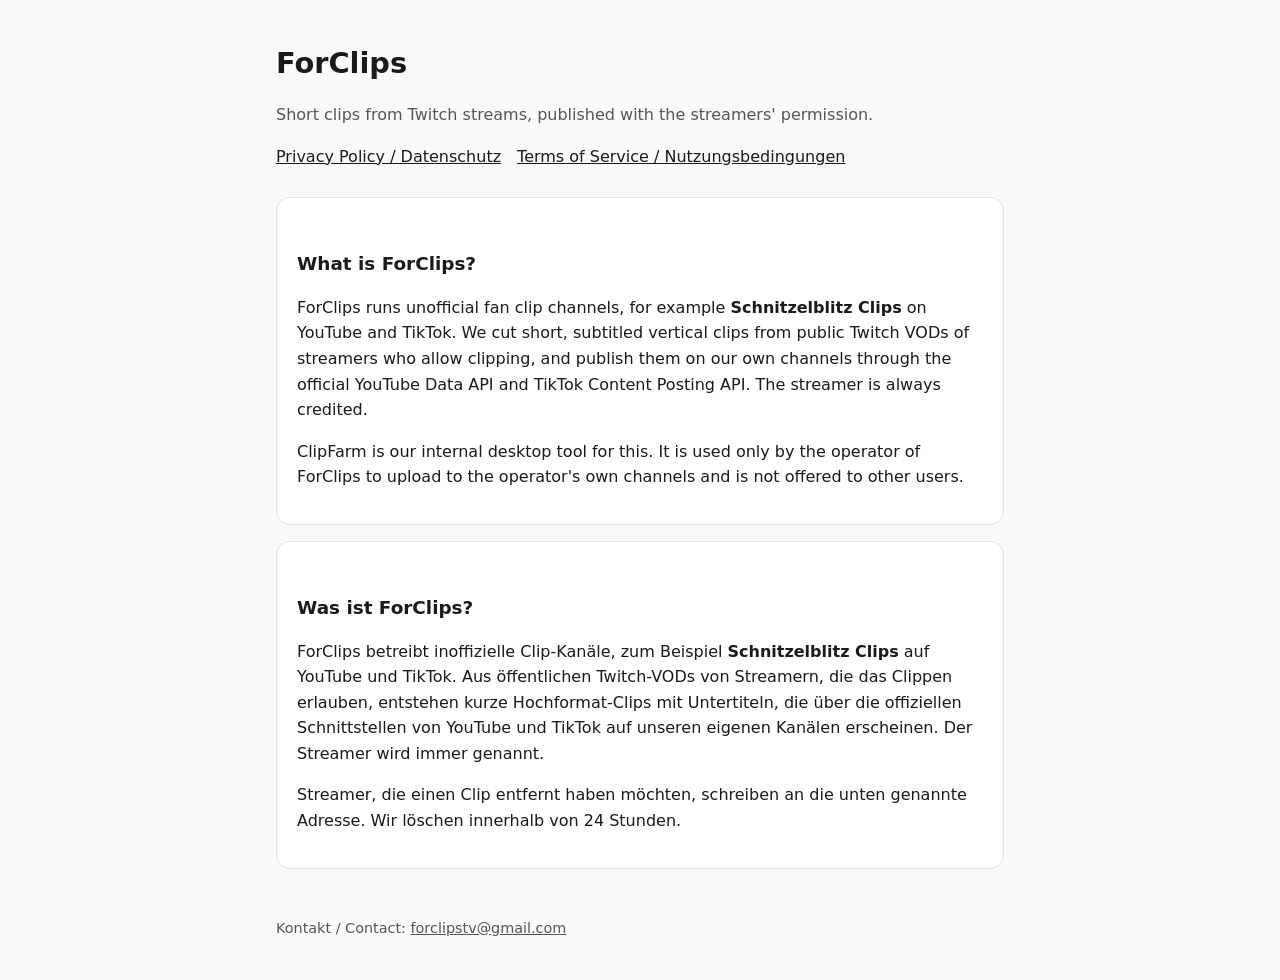
==== index.html @ 97af8de0 "ForClips-Website: Startseite, Datenschutz, Nutzungsbedingungen Co-Authored-By: Claude Opus 5.5 <nore" ====
<!doctype html>
<html lang="de">
<head>
<meta charset="utf-8">
<meta name="viewport" content="width=device-width,initial-scale=1">
<title>ForClips</title>
<link rel="stylesheet" href="style.css">
</head>
<body>
<main>
<h1>ForClips</h1>
<p class="muted">Short clips from Twitch streams, published with the streamers' permission.</p>
<nav><a href="privacy.html">Privacy Policy / Datenschutz</a><a href="terms.html">Terms of Service / Nutzungsbedingungen</a></nav>

<div class="card">
<h2>What is ForClips?</h2>
<p>ForClips runs unofficial fan clip channels, for example <strong>Schnitzelblitz Clips</strong> on YouTube and TikTok. We cut short, subtitled vertical clips from public Twitch VODs of streamers who allow clipping, and publish them on our own channels through the official YouTube Data API and TikTok Content Posting API. The streamer is always credited.</p>
<p>ClipFarm is our internal desktop tool for this. It is used only by the operator of ForClips to upload to the operator's own channels and is not offered to other users.</p>
</div>

<div class="card">
<h2>Was ist ForClips?</h2>
<p>ForClips betreibt inoffizielle Clip-Kanäle, zum Beispiel <strong>Schnitzelblitz Clips</strong> auf YouTube und TikTok. Aus öffentlichen Twitch-VODs von Streamern, die das Clippen erlauben, entstehen kurze Hochformat-Clips mit Untertiteln, die über die offiziellen Schnittstellen von YouTube und TikTok auf unseren eigenen Kanälen erscheinen. Der Streamer wird immer genannt.</p>
<p>Streamer, die einen Clip entfernt haben möchten, schreiben an die unten genannte Adresse. Wir löschen innerhalb von 24 Stunden.</p>
</div>

<footer>Kontakt / Contact: <a href="mailto:forclipstv@gmail.com">forclipstv@gmail.com</a></footer>
</main>
</body>
</html>
---- style.css ----
:root{--bg:#fafafa;--fg:#1a1a1a;--muted:#555;--card:#fff;--line:#e3e3e3}
@media (prefers-color-scheme:dark){:root{--bg:#141414;--fg:#eee;--muted:#aaa;--card:#1e1e1e;--line:#333}}
*{box-sizing:border-box}
body{margin:0;background:var(--bg);color:var(--fg);font:16px/1.6 system-ui,-apple-system,"Segoe UI",Roboto,sans-serif}
main{max-width:760px;margin:0 auto;padding:40px 16px}
h1{font-size:1.8rem;margin:0 0 .3em}
h2{font-size:1.15rem;margin:1.8em 0 .4em}
.muted{color:var(--muted)}
nav{display:flex;gap:16px;flex-wrap:wrap;margin:8px 0 28px}
a{color:inherit}
.card{background:var(--card);border:1px solid var(--line);border-radius:14px;padding:18px 20px;margin:16px 0}
footer{margin-top:48px;font-size:.9rem;color:var(--muted)}
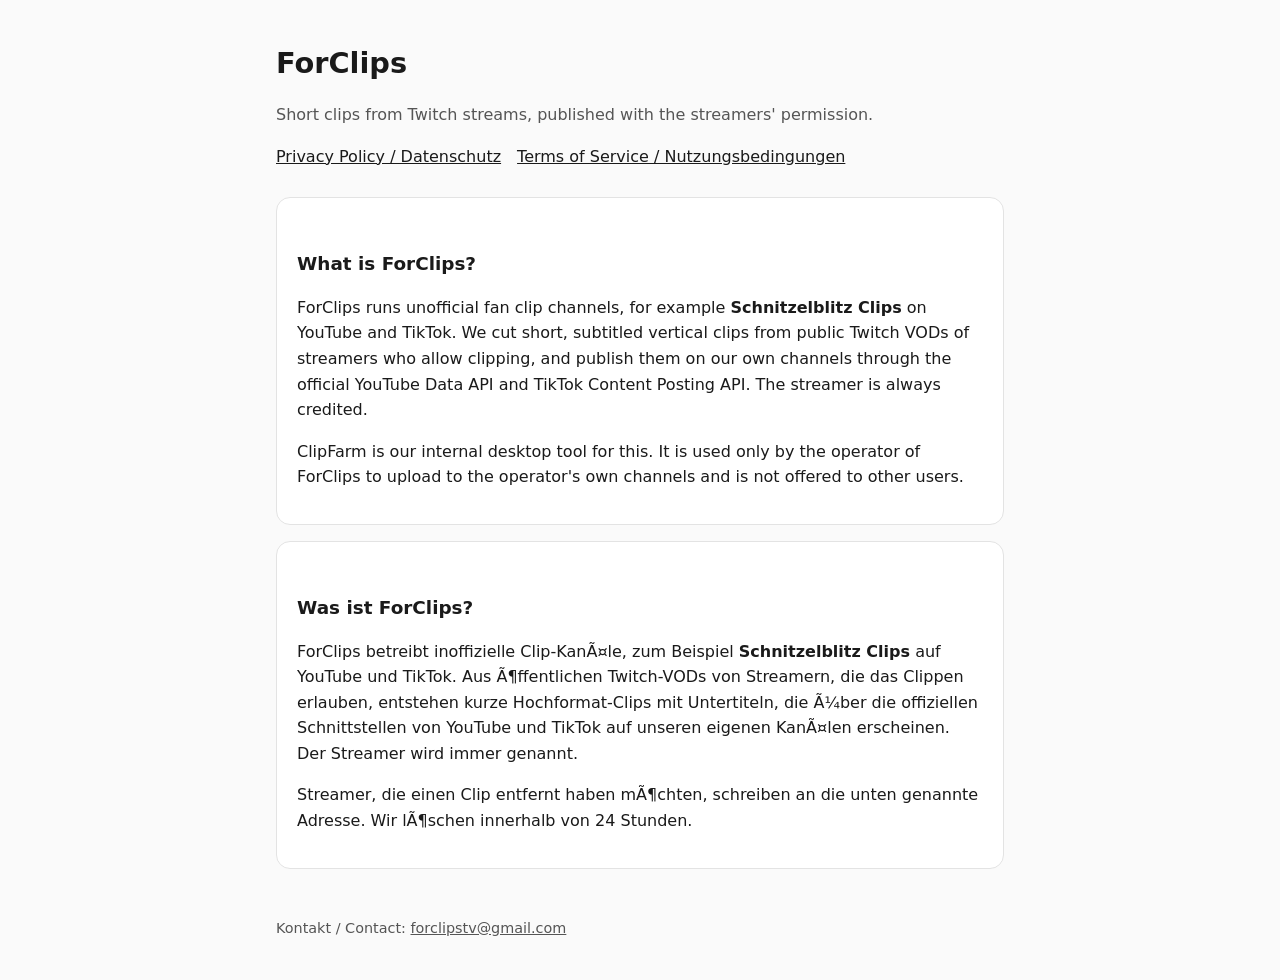
==== commit b47763e1: "Icon hinzugefuegt Co-Authored-By: Claude Opus 5.5 <noreply@anthropic.com>" ====
--- a/index.html
+++ b/index.html
@@ -1,10 +1,11 @@
-<!doctype html>
+﻿<!doctype html>
 <html lang="de">
 <head>
 <meta charset="utf-8">
 <meta name="viewport" content="width=device-width,initial-scale=1">
 <title>ForClips</title>
 <link rel="stylesheet" href="style.css">
+<link rel="icon" href="icon.png">
 </head>
 <body>
 <main>
@@ -20,8 +21,8 @@
 
 <div class="card">
 <h2>Was ist ForClips?</h2>
-<p>ForClips betreibt inoffizielle Clip-Kanäle, zum Beispiel <strong>Schnitzelblitz Clips</strong> auf YouTube und TikTok. Aus öffentlichen Twitch-VODs von Streamern, die das Clippen erlauben, entstehen kurze Hochformat-Clips mit Untertiteln, die über die offiziellen Schnittstellen von YouTube und TikTok auf unseren eigenen Kanälen erscheinen. Der Streamer wird immer genannt.</p>
-<p>Streamer, die einen Clip entfernt haben möchten, schreiben an die unten genannte Adresse. Wir löschen innerhalb von 24 Stunden.</p>
+<p>ForClips betreibt inoffizielle Clip-KanÃ¤le, zum Beispiel <strong>Schnitzelblitz Clips</strong> auf YouTube und TikTok. Aus Ã¶ffentlichen Twitch-VODs von Streamern, die das Clippen erlauben, entstehen kurze Hochformat-Clips mit Untertiteln, die Ã¼ber die offiziellen Schnittstellen von YouTube und TikTok auf unseren eigenen KanÃ¤len erscheinen. Der Streamer wird immer genannt.</p>
+<p>Streamer, die einen Clip entfernt haben mÃ¶chten, schreiben an die unten genannte Adresse. Wir lÃ¶schen innerhalb von 24 Stunden.</p>
 </div>
 
 <footer>Kontakt / Contact: <a href="mailto:forclipstv@gmail.com">forclipstv@gmail.com</a></footer>
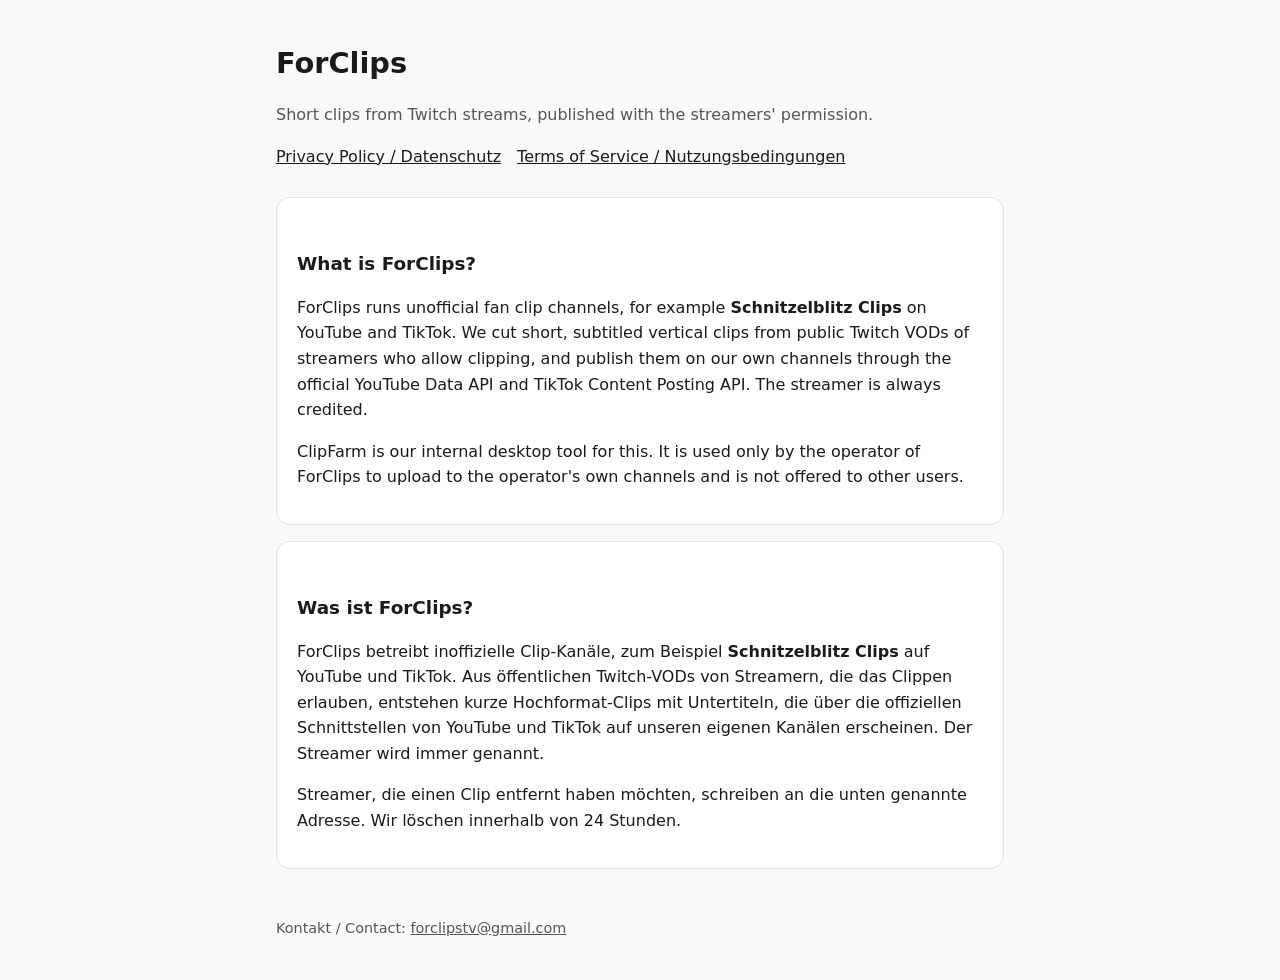
==== commit c05b9b8c: "Startseite: doppelt kodierte Umlaute repariert Co-Authored-By: Claude Opus 5.5 <noreply@anthropic.co" ====
--- a/index.html
+++ b/index.html
@@ -1,4 +1,4 @@
-﻿<!doctype html>
+<!doctype html>
 <html lang="de">
 <head>
 <meta charset="utf-8">
@@ -21,8 +21,8 @@
 
 <div class="card">
 <h2>Was ist ForClips?</h2>
-<p>ForClips betreibt inoffizielle Clip-KanÃ¤le, zum Beispiel <strong>Schnitzelblitz Clips</strong> auf YouTube und TikTok. Aus Ã¶ffentlichen Twitch-VODs von Streamern, die das Clippen erlauben, entstehen kurze Hochformat-Clips mit Untertiteln, die Ã¼ber die offiziellen Schnittstellen von YouTube und TikTok auf unseren eigenen KanÃ¤len erscheinen. Der Streamer wird immer genannt.</p>
-<p>Streamer, die einen Clip entfernt haben mÃ¶chten, schreiben an die unten genannte Adresse. Wir lÃ¶schen innerhalb von 24 Stunden.</p>
+<p>ForClips betreibt inoffizielle Clip-Kanäle, zum Beispiel <strong>Schnitzelblitz Clips</strong> auf YouTube und TikTok. Aus öffentlichen Twitch-VODs von Streamern, die das Clippen erlauben, entstehen kurze Hochformat-Clips mit Untertiteln, die über die offiziellen Schnittstellen von YouTube und TikTok auf unseren eigenen Kanälen erscheinen. Der Streamer wird immer genannt.</p>
+<p>Streamer, die einen Clip entfernt haben möchten, schreiben an die unten genannte Adresse. Wir löschen innerhalb von 24 Stunden.</p>
 </div>
 
 <footer>Kontakt / Contact: <a href="mailto:forclipstv@gmail.com">forclipstv@gmail.com</a></footer>
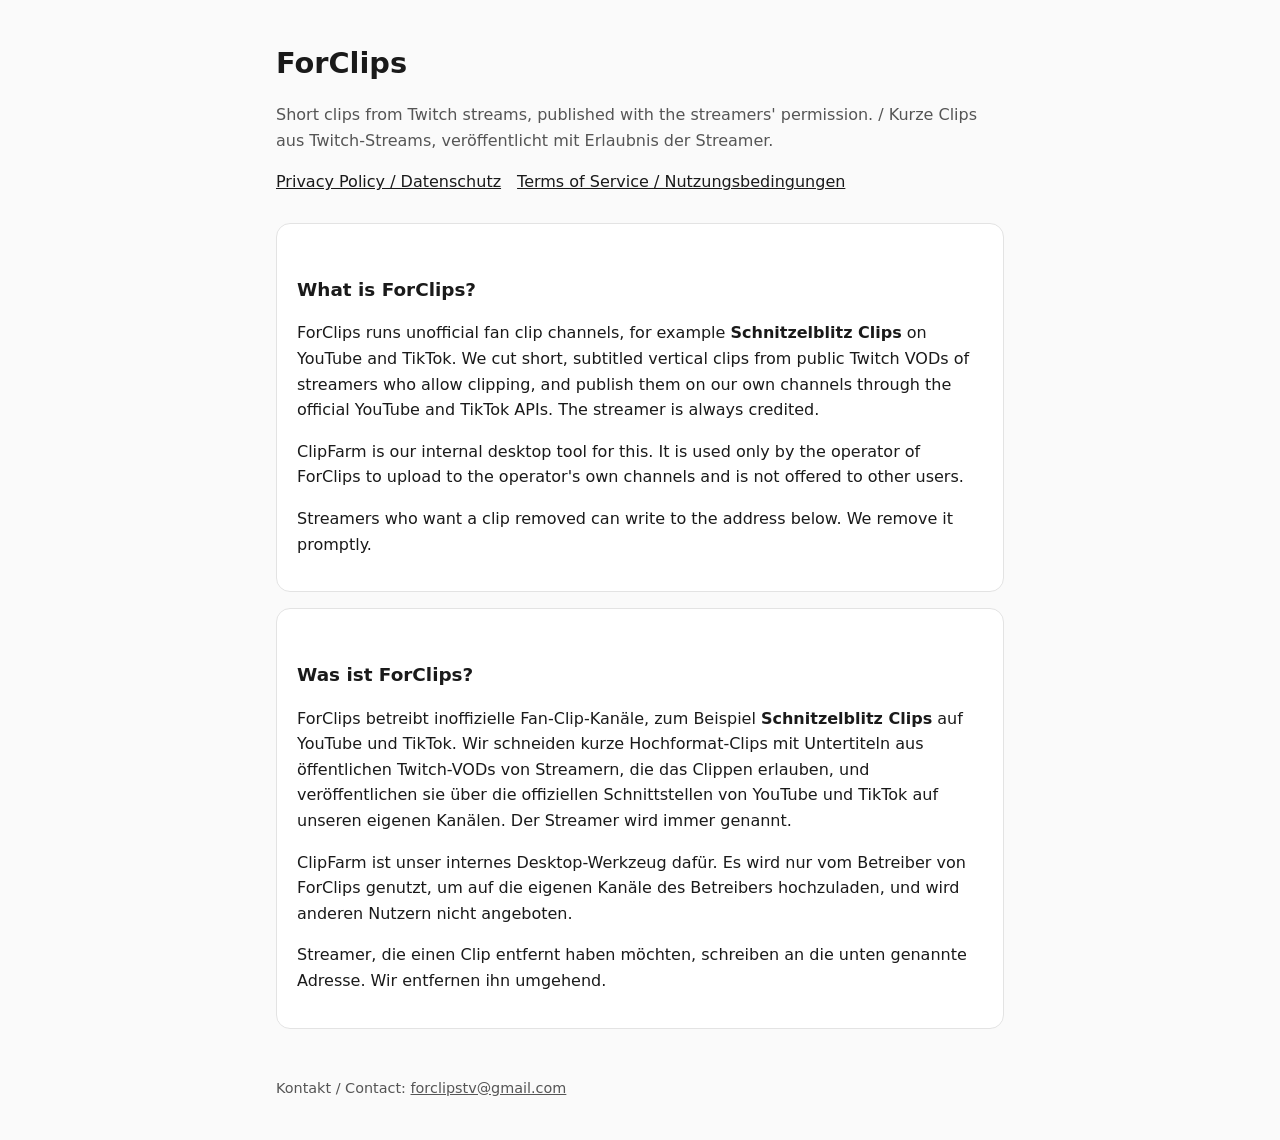
==== commit 98b9ed91: "Website: Englisch und Deutsch vollstaendig uebersetzt, keine konkreten Fristen Co-Authored-By: Claud" ====
--- a/index.html
+++ b/index.html
@@ -10,19 +10,21 @@
 <body>
 <main>
 <h1>ForClips</h1>
-<p class="muted">Short clips from Twitch streams, published with the streamers' permission.</p>
+<p class="muted">Short clips from Twitch streams, published with the streamers' permission. / Kurze Clips aus Twitch-Streams, veröffentlicht mit Erlaubnis der Streamer.</p>
 <nav><a href="privacy.html">Privacy Policy / Datenschutz</a><a href="terms.html">Terms of Service / Nutzungsbedingungen</a></nav>
 
-<div class="card">
+<div class="card" lang="en">
 <h2>What is ForClips?</h2>
-<p>ForClips runs unofficial fan clip channels, for example <strong>Schnitzelblitz Clips</strong> on YouTube and TikTok. We cut short, subtitled vertical clips from public Twitch VODs of streamers who allow clipping, and publish them on our own channels through the official YouTube Data API and TikTok Content Posting API. The streamer is always credited.</p>
+<p>ForClips runs unofficial fan clip channels, for example <strong>Schnitzelblitz Clips</strong> on YouTube and TikTok. We cut short, subtitled vertical clips from public Twitch VODs of streamers who allow clipping, and publish them on our own channels through the official YouTube and TikTok APIs. The streamer is always credited.</p>
 <p>ClipFarm is our internal desktop tool for this. It is used only by the operator of ForClips to upload to the operator's own channels and is not offered to other users.</p>
+<p>Streamers who want a clip removed can write to the address below. We remove it promptly.</p>
 </div>
 
-<div class="card">
+<div class="card" lang="de">
 <h2>Was ist ForClips?</h2>
-<p>ForClips betreibt inoffizielle Clip-Kanäle, zum Beispiel <strong>Schnitzelblitz Clips</strong> auf YouTube und TikTok. Aus öffentlichen Twitch-VODs von Streamern, die das Clippen erlauben, entstehen kurze Hochformat-Clips mit Untertiteln, die über die offiziellen Schnittstellen von YouTube und TikTok auf unseren eigenen Kanälen erscheinen. Der Streamer wird immer genannt.</p>
-<p>Streamer, die einen Clip entfernt haben möchten, schreiben an die unten genannte Adresse. Wir löschen innerhalb von 24 Stunden.</p>
+<p>ForClips betreibt inoffizielle Fan-Clip-Kanäle, zum Beispiel <strong>Schnitzelblitz Clips</strong> auf YouTube und TikTok. Wir schneiden kurze Hochformat-Clips mit Untertiteln aus öffentlichen Twitch-VODs von Streamern, die das Clippen erlauben, und veröffentlichen sie über die offiziellen Schnittstellen von YouTube und TikTok auf unseren eigenen Kanälen. Der Streamer wird immer genannt.</p>
+<p>ClipFarm ist unser internes Desktop-Werkzeug dafür. Es wird nur vom Betreiber von ForClips genutzt, um auf die eigenen Kanäle des Betreibers hochzuladen, und wird anderen Nutzern nicht angeboten.</p>
+<p>Streamer, die einen Clip entfernt haben möchten, schreiben an die unten genannte Adresse. Wir entfernen ihn umgehend.</p>
 </div>
 
 <footer>Kontakt / Contact: <a href="mailto:forclipstv@gmail.com">forclipstv@gmail.com</a></footer>
